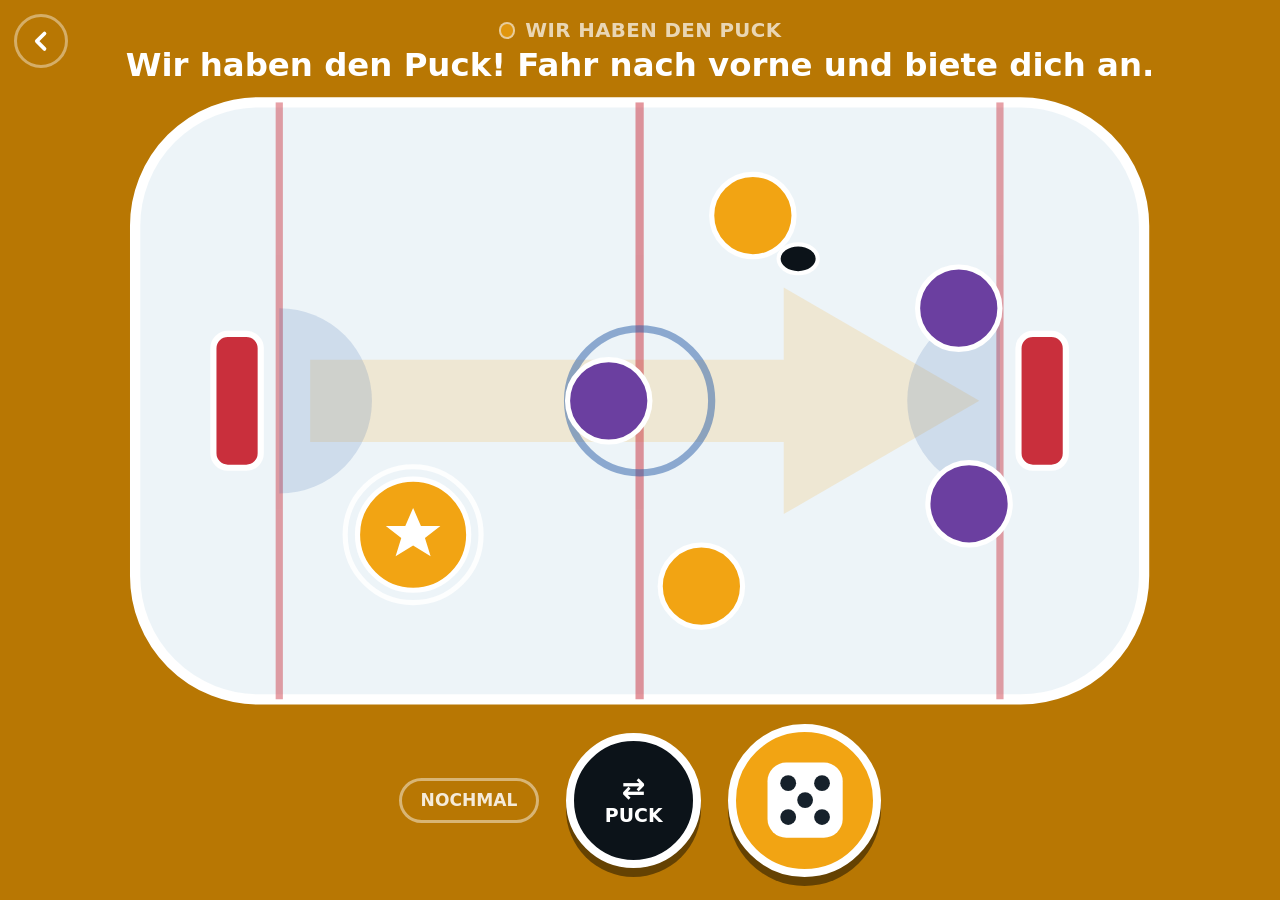
==== stufe1.html @ 23df825f "Add files via upload" ====
<!DOCTYPE html>
<html lang="de">
<head>
<meta charset="utf-8">
<meta name="viewport" content="width=device-width, initial-scale=1, maximum-scale=1, user-scalable=no, viewport-fit=cover">
<meta name="apple-mobile-web-app-capable" content="yes">
<meta name="apple-mobile-web-app-status-bar-style" content="black-translucent">
<meta name="apple-mobile-web-app-title" content="Taktikboard">
<meta name="theme-color" content="#16212B">
<title>Wo muss ich hinfahren?</title>
<link rel="manifest" href="manifest.webmanifest">
<link rel="apple-touch-icon" href="icon-180.png">
<link rel="stylesheet" href="css/board.css">
</head>
<body>
<div class="rahmen">

  <div class="kopf">
    <a class="zurueck" href="index.html" aria-label="Zurück zur Auswahl">
      <svg viewBox="0 0 24 24" aria-hidden="true"><path d="M15 5 L8 12 L15 19"/></svg>
    </a>
    <div class="status"><span class="marke"></span><span id="statusText">Wir haben den Puck</span></div>
    <div class="aufgabe" id="aufgabeText">Fahr nach vorne und biete dich an!</div>
  </div>

  <div class="eisflaeche"></div>

  <div class="steuerung">
    <button class="neu" id="neuKnopf" type="button">Nochmal</button>
    <button class="puck-knopf" id="puckKnopf" type="button" aria-label="Andere Puck-Seite">
      <span class="wechsel" aria-hidden="true">⇄</span>
      <span>Puck</span>
    </button>
    <button class="puck-knopf wuerfel-knopf" id="wuerfelKnopf" type="button" aria-label="Neue Aufgabe würfeln">
      <svg id="wuerfelIcon" viewBox="0 0 48 48" aria-hidden="true">
        <rect x="4" y="4" width="40" height="40" rx="10" fill="#fff"/>
        <circle cx="15" cy="15" r="4.2" fill="#16212B"/>
        <circle cx="33" cy="15" r="4.2" fill="#16212B"/>
        <circle cx="24" cy="24" r="4.2" fill="#16212B"/>
        <circle cx="15" cy="33" r="4.2" fill="#16212B"/>
        <circle cx="33" cy="33" r="4.2" fill="#16212B"/>
      </svg>
    </button>
  </div>
</div>

<script type="module" src="js/stufe1.js"></script>
<script src="js/offline.js"></script>
</body>
</html>
---- css/board.css ----
/* Gemeinsames Layout für alle Stufen und die Startseite. */

:root{
  --eis:#EDF4F8;
  --eis-tief:#D7E5EE;
  --bande:#16212B;
  --linie-blau:#2B5FA8;
  --linie-rot:#C92F3C;
  --wir:#F2A413;
  --wir-tief:#B87703;
  --gegner:#6B3FA0;
  --gegner-tief:#4A2977;
  --aktiv:var(--wir);
  --aktiv-tief:var(--wir-tief);
}

*{box-sizing:border-box;margin:0;padding:0}
html,body{height:100%;height:100dvh}
body{
  background:var(--bande);
  font-family:ui-rounded, "SF Pro Rounded", "Baloo 2", system-ui, -apple-system, "Segoe UI", sans-serif;
  font-weight:800;
  color:#fff;
  overflow:hidden;
  -webkit-tap-highlight-color:transparent;
  touch-action:manipulation;
}

/* Die Bande leuchtet in der Farbe des Teams, das den Puck hat. */
.rahmen{
  height:100%;
  display:flex;
  flex-direction:column;
  padding:calc(clamp(8px,1.6vmin,18px) + env(safe-area-inset-top))
          calc(clamp(8px,1.6vmin,18px) + env(safe-area-inset-right))
          calc(clamp(8px,1.6vmin,18px) + env(safe-area-inset-bottom))
          calc(clamp(8px,1.6vmin,18px) + env(safe-area-inset-left));
  background:var(--aktiv-tief);
  transition:background .45s ease;
}
@media (prefers-reduced-motion:reduce){
  .rahmen,.token,.pfeil-gross,.kachel{transition:none !important}
}

/* --- Kopfbereich einer Stufe ------------------------------------------- */
.kopf{padding:.3em 0 .45em;text-align:center;position:relative}
.status{
  display:flex;align-items:center;justify-content:center;gap:.5em;
  font-size:clamp(14px,2.2vmin,22px);
  letter-spacing:.02em;
  text-transform:uppercase;
  opacity:.7;
}
.status .marke{
  width:.85em;height:.85em;border-radius:50%;
  background:var(--aktiv);
  border:.14em solid rgba(255,255,255,.85);
}
/* Der Aufgabentext ist zum Vorlesen — deshalb groß und ruhig. */
.aufgabe{
  font-size:clamp(20px,3.6vmin,38px);
  line-height:1.15;
  margin-top:.15em;
  padding:0 2.6em;
  transition:opacity .3s ease;
}
.aufgabe.geloest{opacity:.45}

/* Zurück zur Startseite — klein, damit sie nicht der Hauptknopf ist. */
.zurueck{
  position:absolute;left:0;top:0;
  width:clamp(40px,6vmin,58px);height:clamp(40px,6vmin,58px);
  border-radius:50%;
  border:3px solid rgba(255,255,255,.4);
  background:transparent;
  display:flex;align-items:center;justify-content:center;
  cursor:pointer;
  text-decoration:none;
}
.zurueck svg{width:55%;height:55%;fill:none;stroke:#fff;stroke-width:3.4;
             stroke-linecap:round;stroke-linejoin:round}
.zurueck:active{background:rgba(255,255,255,.14)}

/* --- Eisfläche ---------------------------------------------------------- */
.eisflaeche{flex:1;min-height:0;display:flex;align-items:center;justify-content:center}
.eisflaeche svg{width:100%;height:100%;display:block}

.token{cursor:grab;touch-action:none;transition:transform .5s cubic-bezier(.34,1.2,.5,1)}
.token.zieht{transition:none;cursor:grabbing}
.token circle{stroke:#fff;stroke-width:5}
.du-ring{fill:none;stroke:#fff;stroke-width:6;opacity:.9}
.puls{fill:none;stroke:#fff;stroke-width:8;opacity:0}
.pfeil-gross{transition:transform .55s cubic-bezier(.34,1.1,.5,1), fill .45s ease}

/* --- Steuerung ---------------------------------------------------------- */
.steuerung{
  display:flex;align-items:center;justify-content:center;gap:clamp(14px,3vmin,32px);
  padding:clamp(8px,1.6vmin,16px) 0 clamp(4px,1vmin,10px);
}
.puck-knopf{
  width:clamp(84px,15vmin,150px);height:clamp(84px,15vmin,150px);
  border-radius:50%;
  border:clamp(5px,.9vmin,9px) solid #fff;
  background:#0C1319;
  color:#fff;
  font:inherit;
  font-size:clamp(13px,2.1vmin,22px);
  line-height:1.05;
  text-transform:uppercase;
  display:flex;flex-direction:column;align-items:center;justify-content:center;gap:.15em;
  box-shadow:0 clamp(5px,1vmin,10px) 0 rgba(0,0,0,.45);
  cursor:pointer;
}
.puck-knopf:active{transform:translateY(4px);box-shadow:0 2px 0 rgba(0,0,0,.45)}
.puck-knopf .wechsel{font-size:1.5em;line-height:1}
/* Der Würfel ist der Haupt-Knopf: neue Aufgabe. Deshalb heller und größer. */
.wuerfel-knopf{
  background:var(--aktiv);
  width:clamp(96px,17vmin,168px);height:clamp(96px,17vmin,168px);
  padding:clamp(14px,2.6vmin,28px);
  transition:background .45s ease;
}
.wuerfel-knopf svg{width:100%;height:100%;display:block}
.neu{
  background:transparent;border:3px solid rgba(255,255,255,.45);
  color:rgba(255,255,255,.85);font:inherit;font-size:clamp(13px,1.9vmin,19px);
  text-transform:uppercase;padding:.55em 1.1em;border-radius:999px;cursor:pointer;
}
.neu:active{background:rgba(255,255,255,.14)}
button:focus-visible,a:focus-visible{outline:4px solid #fff;outline-offset:4px}

/* --- Startseite --------------------------------------------------------- */
.start{
  height:100%;
  display:flex;flex-direction:column;align-items:center;justify-content:center;
  gap:clamp(14px,3vmin,34px);
  padding:calc(clamp(10px,2vmin,24px) + env(safe-area-inset-top))
          calc(clamp(10px,2vmin,24px) + env(safe-area-inset-right))
          calc(clamp(10px,2vmin,24px) + env(safe-area-inset-bottom))
          calc(clamp(10px,2vmin,24px) + env(safe-area-inset-left));
  background:var(--wir-tief);
}
.kacheln{
  display:flex;flex-wrap:wrap;align-items:center;justify-content:center;
  gap:clamp(14px,3vmin,34px);
}
/* Bewusst nur Bild, kein Text — er kann noch nicht lesen. */
.kachel{
  width:clamp(160px,30vmin,300px);
  border:clamp(5px,.9vmin,9px) solid #fff;
  border-radius:clamp(20px,3.4vmin,36px);
  background:#0C1319;
  padding:clamp(9px,1.6vmin,18px);
  box-shadow:0 clamp(6px,1.1vmin,12px) 0 rgba(0,0,0,.45);
  cursor:pointer;
  display:block;
  transition:transform .18s ease;
}
.kachel:active{transform:translateY(5px);box-shadow:0 2px 0 rgba(0,0,0,.45)}
.kachel svg{width:100%;height:auto;display:block;border-radius:clamp(12px,2vmin,22px)}
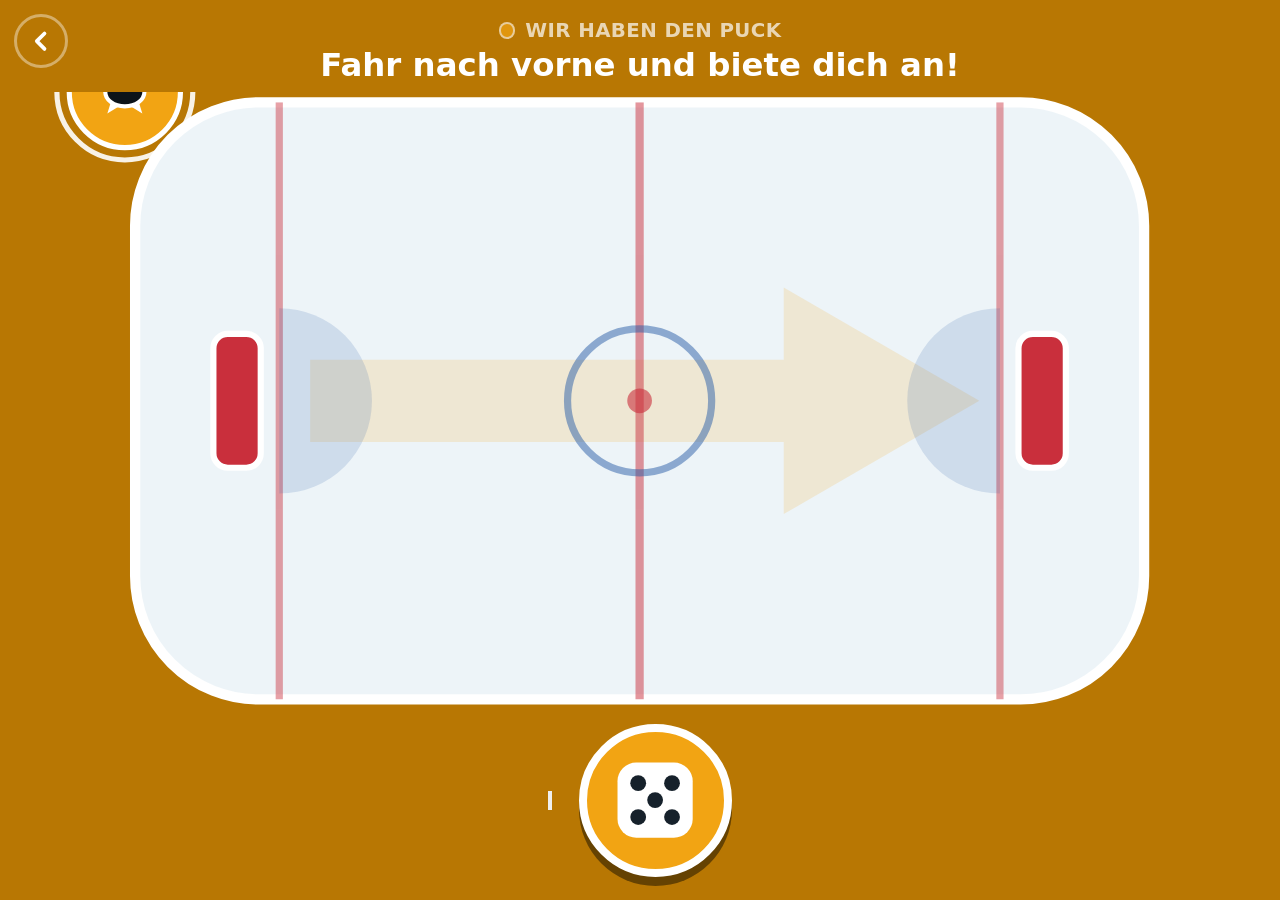
==== commit 5537ab27: "Tore in Teamfarben, Puck-Button entfernt, Nochma Tore in Teamfarben, Puck-Button entfernt, Nochmal a" ====
--- a/stufe1.html
+++ b/stufe1.html
@@ -26,10 +26,11 @@
   <div class="eisflaeche"></div>
 
   <div class="steuerung">
-    <button class="neu" id="neuKnopf" type="button">Nochmal</button>
-    <button class="puck-knopf" id="puckKnopf" type="button" aria-label="Andere Puck-Seite">
-      <span class="wechsel" aria-hidden="true">⇄</span>
-      <span>Puck</span>
+    <button class="rund-klein" id="neuKnopf" type="button" aria-label="Aufgabe nochmal">
+      <svg viewBox="0 0 24 24" aria-hidden="true">
+        <path d="M20 12 A8 8 0 1 1 17.3 6.1"/>
+        <path d="M20 3.5 V6.6 H16.9"/>
+      </svg>
     </button>
     <button class="puck-knopf wuerfel-knopf" id="wuerfelKnopf" type="button" aria-label="Neue Aufgabe würfeln">
       <svg id="wuerfelIcon" viewBox="0 0 48 48" aria-hidden="true">
